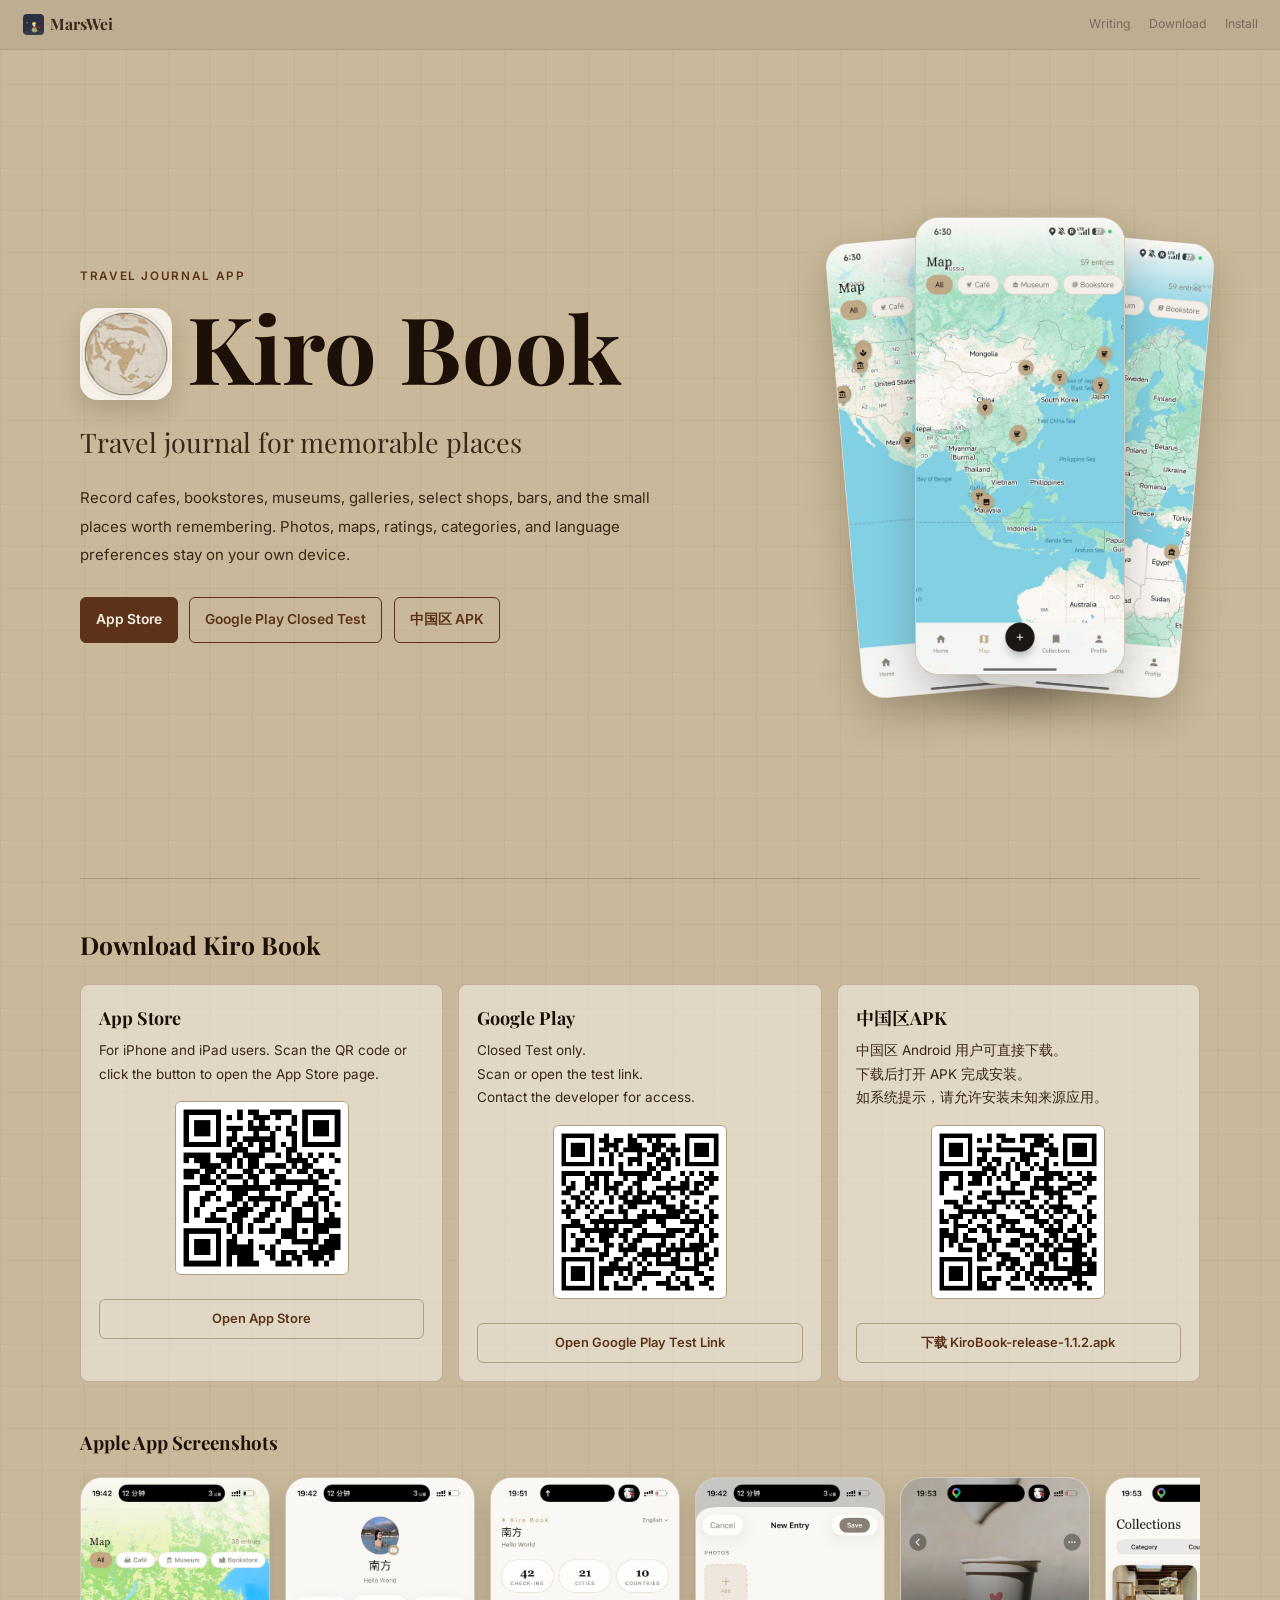
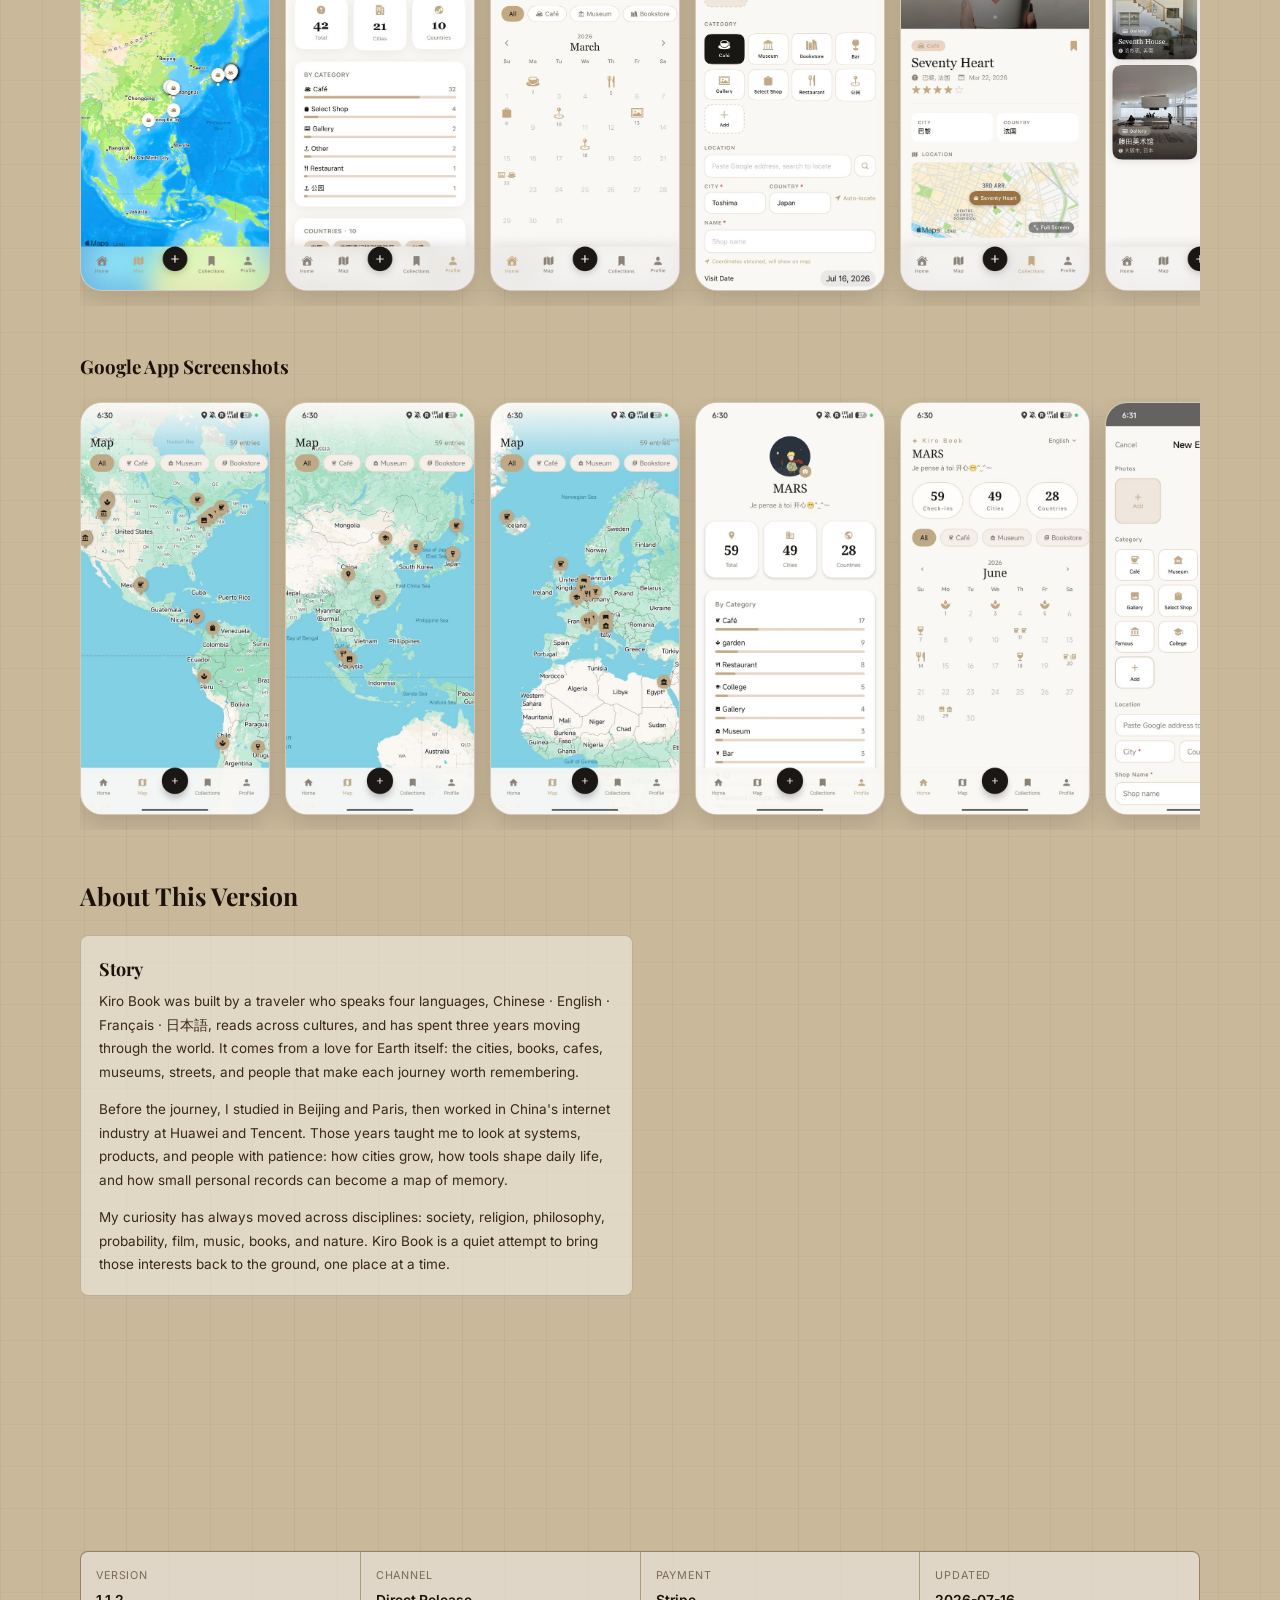
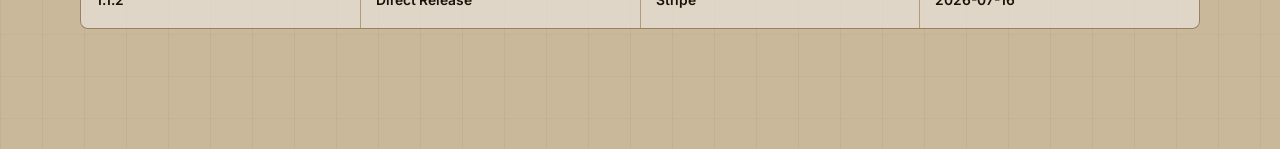
==== kirobook/index.html @ 36954144 "kiroBook page" ====
<!DOCTYPE html>
<html lang="zh-CN">
<head>
  <meta charset="UTF-8" />
  <meta name="viewport" content="width=device-width, initial-scale=1.0" />
  <base href="/" />
  <title>Kiro Book Download | MarsWei</title>
  <meta name="description" content="Kiro Book download page with App Store, Google Play Closed Test, and China-region Android APK options." />
  <link rel="preconnect" href="https://fonts.googleapis.com" />
  <link rel="preconnect" href="https://fonts.gstatic.com" crossorigin />
  <link href="https://fonts.googleapis.com/css2?family=Playfair+Display:ital,wght@0,700;1,400&family=Inter:wght@400;500;600&family=Noto+Serif+SC:wght@400;700&display=swap" rel="stylesheet" />
  <link rel="icon" type="image/png" sizes="32x32" href="favicon-32x32.png" />
  <link rel="icon" type="image/png" sizes="192x192" href="favicon-192x192.png" />
  <link rel="apple-touch-icon" href="apple-touch-icon.png" />
  <link rel="stylesheet" href="css/style.css?v=10" />
  <style>
    html { scroll-behavior: smooth; }
    body {
      height: auto;
      min-height: 100vh;
      overflow: auto;
      display: block;
      background:
        linear-gradient(90deg, rgba(92, 51, 24, 0.06) 1px, transparent 1px),
        linear-gradient(180deg, rgba(92, 51, 24, 0.04) 1px, transparent 1px),
        var(--bg);
      background-size: 42px 42px, 42px 42px, auto;
    }
    .kiro-topbar {
      height: 50px;
      background: var(--sidebar-bg);
      border-bottom: 1px solid var(--border);
      display: flex;
      align-items: center;
      justify-content: space-between;
      padding: 0 1.5rem;
      color: var(--ink-soft);
      position: sticky;
      top: 0;
      z-index: 10;
    }
    .kiro-topbar a { color: inherit; }
    .kiro-brand {
      font-family: var(--font-serif);
      font-weight: 700;
      font-size: 1.05rem;
      display: inline-flex;
      align-items: center;
      gap: 0.4rem;
    }
    .kiro-brand .marswei-avatar {
      width: 1.35em;
      height: 1.35em;
      border-radius: 4px;
      object-fit: cover;
    }
    .kiro-topnav {
      display: flex;
      align-items: center;
      gap: 1.2rem;
      font-size: 0.82rem;
      color: var(--ink-muted);
    }
    .kiro-shell {
      width: min(1120px, calc(100% - 40px));
      margin: 0 auto;
      padding: 3rem 0 8rem;
    }
    .kiro-hero {
      display: grid;
      grid-template-columns: minmax(0, 1fr) 360px;
      gap: 3rem;
      align-items: center;
      min-height: calc(100vh - 116px);
      border-bottom: 1px solid rgba(92, 51, 24, 0.28);
      padding-bottom: 3rem;
    }
    .kiro-kicker {
      color: var(--accent);
      font-size: 0.78rem;
      font-weight: 600;
      letter-spacing: 0.14em;
      text-transform: uppercase;
      margin-bottom: 1rem;
    }
    .kiro-title-row {
      display: flex;
      align-items: center;
      gap: 1rem;
      margin-bottom: 1rem;
    }
    .kiro-title-row h1 { margin-bottom: 0; }
    .kiro-app-icon {
      width: clamp(64px, 8vw, 92px);
      height: clamp(64px, 8vw, 92px);
      border-radius: 18px;
      box-shadow: 0 10px 24px rgba(28, 16, 8, 0.16);
      flex-shrink: 0;
    }
    .kiro-hero h1 {
      font-family: var(--font-serif);
      font-size: clamp(3.2rem, 8vw, 6.2rem);
      line-height: 0.95;
      color: var(--ink);
      margin-bottom: 1rem;
      letter-spacing: 0;
    }
    .kiro-subtitle {
      font-family: var(--font-serif);
      font-size: clamp(1.25rem, 2.4vw, 1.8rem);
      color: var(--ink-soft);
      margin-bottom: 1.2rem;
    }
    .kiro-lead {
      max-width: 620px;
      color: var(--ink-soft);
      font-size: 1rem;
      line-height: 1.9;
      margin-bottom: 1.8rem;
    }
    .download-actions {
      display: flex;
      flex-wrap: wrap;
      gap: 0.75rem;
      margin-bottom: 1.2rem;
    }
    .kiro-btn {
      min-height: 44px;
      display: inline-flex;
      align-items: center;
      justify-content: center;
      gap: 0.5rem;
      border: 1px solid var(--accent);
      border-radius: 6px;
      padding: 0.7rem 1rem;
      font-size: 0.92rem;
      font-weight: 600;
      transition: background var(--transition), color var(--transition), border-color var(--transition);
    }
    .kiro-btn.primary {
      background: var(--accent);
      color: #f7f0e4;
    }
    .kiro-btn.secondary { color: var(--accent); }
    .kiro-btn:hover { background: var(--accent-dim); border-color: var(--accent-dim); color: #f7f0e4; }
    .version-note {
      color: var(--ink-muted);
      font-size: 0.84rem;
      line-height: 1.7;
    }
    .screenshot-stack {
      min-height: 520px;
      position: relative;
      display: flex;
      justify-content: center;
      align-items: center;
    }
    .screenshot-stack img {
      position: absolute;
      width: min(210px, 58vw);
      aspect-ratio: 1220 / 2656;
      object-fit: cover;
      border-radius: 24px;
      border: 1px solid rgba(92, 51, 24, 0.22);
      box-shadow: 0 18px 42px rgba(28, 16, 8, 0.22);
      background: #f7f1e6;
    }
    .screenshot-stack img:nth-child(1) { transform: translateX(-72px) rotate(-5deg); z-index: 1; }
    .screenshot-stack img:nth-child(2) { transform: translateY(-18px); z-index: 3; }
    .screenshot-stack img:nth-child(3) { transform: translateX(72px) rotate(5deg); z-index: 2; }
    .screenshot-strip {
      display: flex;
      gap: 1rem;
      overflow-x: auto;
      padding: 0.25rem 0 1rem;
      scroll-snap-type: x proximity;
    }
    .screenshot-strip img {
      width: 190px;
      aspect-ratio: 1220 / 2656;
      object-fit: cover;
      border-radius: 22px;
      border: 1px solid rgba(92, 51, 24, 0.22);
      box-shadow: 0 10px 24px rgba(28, 16, 8, 0.14);
      background: #f7f1e6;
      flex: 0 0 auto;
      scroll-snap-align: start;
    }
    .phone-frame {
      min-height: 520px;
    }
    .phone-frame::before {
      content: '';
      position: absolute;
      top: 10px;
      left: 50%;
      transform: translateX(-50%);
      width: 78px;
      height: 18px;
      border-radius: 0 0 14px 14px;
      background: #312013;
    }
    .phone-screen {
      height: 100%;
      border-radius: 24px;
      background: linear-gradient(180deg, #fbf8f1 0%, #ddcdb3 100%);
      padding: 2.6rem 1rem 1rem;
      overflow: hidden;
    }
    .phone-title {
      font-family: var(--font-serif);
      color: var(--ink);
      font-size: 1.35rem;
      margin-bottom: 0.7rem;
    }
    .phone-search {
      height: 28px;
      border: 1px solid var(--border);
      border-radius: 6px;
      background: rgba(255,255,255,0.75);
      margin-bottom: 1rem;
    }
    .phone-photo {
      aspect-ratio: 1.2;
      background: linear-gradient(135deg, #c7b497, #f6efe3);
      border-radius: 8px;
      border: 1px solid var(--border);
      margin-bottom: 0.9rem;
    }
    .phone-lines span {
      display: block;
      height: 7px;
      border-radius: 10px;
      background: rgba(92, 51, 24, 0.25);
      margin-bottom: 0.45rem;
    }
    .phone-lines span:nth-child(1) { width: 72%; }
    .phone-lines span:nth-child(2) { width: 46%; }
    .phone-grid {
      display: grid;
      grid-template-columns: repeat(3, 1fr);
      gap: 0.45rem;
      margin-top: 1rem;
    }
    .phone-grid div {
      aspect-ratio: 1;
      border-radius: 8px;
      background: rgba(255,255,255,0.55);
      border: 1px solid rgba(92, 51, 24, 0.22);
    }
    .section-title {
      font-family: var(--font-serif);
      color: var(--ink);
      font-size: 1.65rem;
      margin: 3rem 0 1.2rem;
    }
    .download-grid {
      display: grid;
      grid-template-columns: repeat(3, minmax(0, 1fr));
      gap: 1rem;
    }
    .download-card, .info-panel {
      border: 1px solid rgba(92, 51, 24, 0.25);
      background: rgba(242, 237, 228, 0.58);
      border-radius: 8px;
      padding: 1.2rem;
    }
    .download-card h2, .info-panel h2 {
      font-family: var(--font-serif);
      font-size: 1.2rem;
      color: var(--ink);
      margin-bottom: 0.35rem;
    }
    .download-card p, .info-panel p, .info-panel li {
      color: var(--ink-soft);
      font-size: 0.9rem;
      line-height: 1.75;
    }
    .qr-box {
      display: grid;
      place-items: center;
      width: 174px;
      height: 174px;
      margin: 1rem auto;
      border: 1px solid var(--border);
      border-radius: 6px;
      background: #f7f1e6;
      overflow: hidden;
    }
    .qr-box img { width: 100%; height: 100%; display: block; }
    .qr-placeholder {
      width: 100%;
      height: 100%;
      display: grid;
      place-items: center;
      padding: 1rem;
      text-align: center;
      color: var(--ink-muted);
      font-size: 0.82rem;
      line-height: 1.5;
      background:
        linear-gradient(90deg, rgba(92,51,24,.12) 1px, transparent 1px),
        linear-gradient(180deg, rgba(92,51,24,.12) 1px, transparent 1px),
        #f7f1e6;
      background-size: 14px 14px;
    }
    .card-link {
      display: inline-flex;
      align-items: center;
      justify-content: center;
      min-height: 40px;
      width: 100%;
      margin-top: 0.6rem;
      border-radius: 6px;
      border: 1px solid var(--border);
      color: var(--accent);
      font-size: 0.86rem;
      font-weight: 600;
    }
    .card-link:hover { border-color: var(--accent); background: rgba(92, 51, 24, 0.08); }
    .card-link.disabled { color: var(--ink-muted); pointer-events: none; }
    .details-grid {
      display: grid;
      grid-template-columns: 1fr 1fr;
      gap: 1rem;
      margin-top: 1rem;
      margin-bottom: 6rem;
    }
    .info-panel ul, .info-panel ol { padding-left: 1.2rem; }
    .info-panel li + li { margin-top: 0.45rem; }
    .meta-strip {
      display: grid;
      grid-template-columns: repeat(4, 1fr);
      gap: 1px;
      overflow: hidden;
      border: 1px solid rgba(92, 51, 24, 0.25);
      border-radius: 8px;
      margin-top: 1rem;
      background: rgba(92, 51, 24, 0.22);
    }
    .meta-item {
      background: rgba(242, 237, 228, 0.72);
      padding: 1rem;
    }
    .meta-label {
      color: var(--ink-muted);
      font-size: 0.72rem;
      letter-spacing: 0.08em;
      text-transform: uppercase;
      margin-bottom: 0.25rem;
    }
    .meta-value {
      color: var(--ink);
      font-weight: 600;
      font-size: 0.92rem;
    }
    @media (max-width: 860px) {
      .kiro-hero { grid-template-columns: 1fr; min-height: 0; padding-top: 1rem; }
      .phone-frame { margin: 0 auto; }
      .download-grid, .details-grid { grid-template-columns: 1fr; }
      .meta-strip { grid-template-columns: 1fr 1fr; }
    }
    @media (max-width: 560px) {
      .kiro-topbar { height: auto; min-height: 50px; padding: 0.75rem 1rem; gap: 0.7rem; align-items: flex-start; }
      .kiro-topnav { gap: 0.8rem; flex-wrap: wrap; justify-content: flex-end; }
      .kiro-shell { width: min(100% - 28px, 1120px); padding-top: 2rem; }
      .kiro-hero h1 { font-size: 3.2rem; }
      .kiro-title-row { gap: 0.75rem; }
      .kiro-app-icon { width: 58px; height: 58px; border-radius: 14px; }
      .download-actions { flex-direction: column; }
      .kiro-btn { width: 100%; }
      .meta-strip { grid-template-columns: 1fr; }
      .phone-frame { width: 100%; min-height: 390px; overflow: hidden; }
      .screenshot-stack { min-height: 390px; margin-top: 0.5rem; overflow: hidden; }
      .screenshot-stack img { width: 160px; border-radius: 20px; }
      .screenshot-stack img:nth-child(1) { transform: translateX(-54px) rotate(-5deg); }
      .screenshot-stack img:nth-child(2) { transform: translateY(-12px); }
      .screenshot-stack img:nth-child(3) { transform: translateX(54px) rotate(5deg); }
      .screenshot-strip img { width: 162px; border-radius: 20px; }
    }
  
    .zoomable-screenshot { cursor: zoom-in; }
    .screenshot-lightbox {
      position: fixed;
      inset: 0;
      z-index: 500;
      display: none;
      align-items: center;
      justify-content: center;
      padding: 2rem;
      background: rgba(28, 16, 8, 0.72);
    }
    .screenshot-lightbox.open { display: flex; }
    .screenshot-lightbox img {
      max-width: min(92vw, 520px);
      max-height: 90vh;
      border-radius: 24px;
      box-shadow: 0 24px 80px rgba(0, 0, 0, 0.35);
      background: #f7f1e6;
    }
    .screenshot-lightbox button {
      position: absolute;
      top: 1rem;
      right: 1rem;
      width: 40px;
      height: 40px;
      border-radius: 50%;
      border: 1px solid rgba(247, 240, 228, 0.45);
      background: rgba(28, 16, 8, 0.72);
      color: #f7f0e4;
      font-size: 1.4rem;
      line-height: 1;
      cursor: pointer;
    }
      .story-bottom-spacer { height: 10rem; }
  </style>
</head>
<body>
  <header class="kiro-topbar">
    <a class="kiro-brand" href="index.html"><img class="marswei-avatar" src="image/marswei-avatar.png" alt="" /> MarsWei</a>
    <nav class="kiro-topnav" aria-label="Page navigation">
      <a href="index.html">Writing</a>
      <a href="#download">Download</a>
      <a href="#install">Install</a>
    </nav>
  </header>

  <main class="kiro-shell">
    <section class="kiro-hero" aria-labelledby="kiro-title">
      <div>
        <div class="kiro-kicker">Travel Journal App</div>
        <div class="kiro-title-row">
          <img class="kiro-app-icon" src="image/kiro-app-icon.png" alt="Kiro Book app icon" />
          <h1 id="kiro-title">Kiro Book</h1>
        </div>
        <div class="kiro-subtitle">Travel journal for memorable places</div>
        <p class="kiro-lead">
          Record cafes, bookstores, museums, galleries, select shops, bars, and the small places worth remembering. Photos, maps, ratings, categories, and language preferences stay on your own device.
        </p>
        <div class="download-actions">
          <a class="kiro-btn primary" href="#app-store">App Store</a>
          <a class="kiro-btn secondary" href="#google-play">Google Play Closed Test</a>
          <a class="kiro-btn secondary" href="downloads/KiroBook-release-1.1.2.apk" download>中国区 APK</a>
        </div>
      </div>

        <div class="screenshot-stack" aria-label="Kiro Book screenshots preview">
          <img class="zoomable-screenshot" tabindex="0" src="image/kiro-screenshot-1.jpg" alt="Kiro Book map screen" />
          <img class="zoomable-screenshot" tabindex="0" src="image/kiro-screenshot-2.jpg" alt="Kiro Book Asia map screen" />
          <img class="zoomable-screenshot" tabindex="0" src="image/kiro-screenshot-3.jpg" alt="Kiro Book Europe map screen" />
        </div>
    </section>

    <section id="download" aria-labelledby="download-title">
      <h2 class="section-title" id="download-title">Download Kiro Book</h2>
      <div class="download-grid">
        <article class="download-card" id="app-store">
          <h2>App Store</h2>
          <p>For iPhone and iPad users. Scan the QR code or click the button to open the App Store page.</p>
          <div class="qr-box"><img alt="App Store QR" src="image/kiro-app-store-qr.png" /></div>
          <a class="card-link" href="https://apps.apple.com/us/app/kiro-book/id6760916222" target="_blank" rel="noopener">Open App Store</a>
        </article>

        <article class="download-card" id="google-play">
          <h2>Google Play</h2>
          <p>Closed Test only.<br>Scan or open the test link.<br>Contact the developer for access.</p>
          <div class="qr-box"><img alt="Google Play Closed Test QR" src="image/kiro-google-play-qr.png" /></div>
          <a class="card-link" href="https://play.google.com/store/apps/details?id=com.minami_studio.kiro" target="_blank" rel="noopener">Open Google Play Test Link</a>
        </article>

        <article class="download-card" id="apk">
          <h2>中国区APK</h2>
          <p>中国区 Android 用户可直接下载。<br>下载后打开 APK 完成安装。<br>如系统提示，请允许安装未知来源应用。</p>
          <div class="qr-box"><img alt="Android APK QR" src="image/kiro-apk-qr.png" /></div>
          <a class="card-link" href="downloads/KiroBook-release-1.1.2.apk" download>下载 KiroBook-release-1.1.2.apk</a>
        </article>
      </div>
    </section>

    <section class="screenshot-section" aria-labelledby="standalone-apple-screenshots-title">
      <h2 id="standalone-apple-screenshots-title" class="section-title">Apple App Screenshots</h2>
      <div class="screenshot-strip" aria-label="Kiro Book Apple screenshots from 1 to 8">
        <img class="zoomable-screenshot" tabindex="0" src="image/kiro-apple-screenshot-8.jpg" alt="Kiro Book Apple screenshot 8" />
        <img class="zoomable-screenshot" tabindex="0" src="image/kiro-apple-screenshot-1.jpg" alt="Kiro Book Apple screenshot 1" />
        <img class="zoomable-screenshot" tabindex="0" src="image/kiro-apple-screenshot-2.jpg" alt="Kiro Book Apple screenshot 2" />
        <img class="zoomable-screenshot" tabindex="0" src="image/kiro-apple-screenshot-3.jpg" alt="Kiro Book Apple screenshot 3" />
        <img class="zoomable-screenshot" tabindex="0" src="image/kiro-apple-screenshot-4.jpg" alt="Kiro Book Apple screenshot 4" />
        <img class="zoomable-screenshot" tabindex="0" src="image/kiro-apple-screenshot-5.jpg" alt="Kiro Book Apple screenshot 5" />
        <img class="zoomable-screenshot" tabindex="0" src="image/kiro-apple-screenshot-6.jpg" alt="Kiro Book Apple screenshot 6" />
        <img class="zoomable-screenshot" tabindex="0" src="image/kiro-apple-screenshot-7.jpg" alt="Kiro Book Apple screenshot 7" />
      </div>
    </section>

    <section class="screenshot-section" aria-labelledby="standalone-screenshots-title">
      <h2 id="standalone-screenshots-title" class="section-title">Google App Screenshots</h2>
      <div class="screenshot-strip" aria-label="Kiro Book screenshots from 1 to 9">
        <img class="zoomable-screenshot" tabindex="0" src="image/kiro-screenshot-1.jpg" alt="Kiro Book screenshot 1" />
        <img class="zoomable-screenshot" tabindex="0" src="image/kiro-screenshot-2.jpg" alt="Kiro Book screenshot 2" />
        <img class="zoomable-screenshot" tabindex="0" src="image/kiro-screenshot-3.jpg" alt="Kiro Book screenshot 3" />
        <img class="zoomable-screenshot" tabindex="0" src="image/kiro-screenshot-4.jpg" alt="Kiro Book screenshot 4" />
        <img class="zoomable-screenshot" tabindex="0" src="image/kiro-screenshot-5.jpg" alt="Kiro Book screenshot 5" />
        <img class="zoomable-screenshot" tabindex="0" src="image/kiro-screenshot-6.jpg" alt="Kiro Book screenshot 6" />
        <img class="zoomable-screenshot" tabindex="0" src="image/kiro-screenshot-7.jpg" alt="Kiro Book screenshot 7" />
        <img class="zoomable-screenshot" tabindex="0" src="image/kiro-screenshot-8.jpg" alt="Kiro Book screenshot 8" />
        <img class="zoomable-screenshot" tabindex="0" src="image/kiro-screenshot-9.jpg" alt="Kiro Book screenshot 9" />
      </div>
    </section>

    <section aria-labelledby="details-title">
      <h2 class="section-title" id="details-title">About This Version</h2>
      <div class="details-grid">
        <article class="info-panel app-story-panel">
          <h2>Story</h2>
          <p>
            Kiro Book was built by a traveler who speaks four languages, Chinese · English · Français · 日本語, reads across cultures, and has spent three years moving through the world. It comes from a love for Earth itself: the cities, books, cafes, museums, streets, and people that make each journey worth remembering.
          </p>
          <p>
            Before the journey, I studied in Beijing and Paris, then worked in China&apos;s internet industry at Huawei and Tencent. Those years taught me to look at systems, products, and people with patience: how cities grow, how tools shape daily life, and how small personal records can become a map of memory.
          </p>
          <p>
            My curiosity has always moved across disciplines: society, religion, philosophy, probability, film, music, books, and nature. Kiro Book is a quiet attempt to bring those interests back to the ground, one place at a time.
          </p>
        </article>
      </div>
      <div class="story-bottom-spacer" aria-hidden="true"></div>

      <div class="meta-strip" aria-label="Release metadata">
        <div class="meta-item"><div class="meta-label">Version</div><div class="meta-value">1.1.2</div></div>
        <div class="meta-item"><div class="meta-label">Channel</div><div class="meta-value">Direct Release</div></div>
        <div class="meta-item"><div class="meta-label">Payment</div><div class="meta-value">Stripe</div></div>
        <div class="meta-item"><div class="meta-label">Updated</div><div class="meta-value">2026-07-16</div></div>
      </div>
    </section>
  </main>

<script>
  (function() {
    function initScreenshotLightbox() {
      const screenshots = document.querySelectorAll('.zoomable-screenshot');
      if (!screenshots.length || document.querySelector('.screenshot-lightbox')) return;

      const lightbox = document.createElement('div');
      lightbox.className = 'screenshot-lightbox';
      lightbox.setAttribute('role', 'dialog');
      lightbox.setAttribute('aria-modal', 'true');
      lightbox.setAttribute('aria-label', 'App screenshot preview');
      lightbox.innerHTML = '<button type="button" aria-label="Close screenshot preview">×</button><img alt="Expanded app screenshot" />';
      document.body.appendChild(lightbox);

      const image = lightbox.querySelector('img');
      const closeBtn = lightbox.querySelector('button');

      function open(src, alt) {
        image.src = src;
        image.alt = alt || 'Expanded app screenshot';
        lightbox.classList.add('open');
        closeBtn.focus();
      }

      function close() {
        lightbox.classList.remove('open');
        image.removeAttribute('src');
      }

      screenshots.forEach(img => {
        img.addEventListener('click', () => open(img.src, img.alt));
        img.addEventListener('keydown', event => {
          if (event.key === 'Enter' || event.key === ' ') {
            event.preventDefault();
            open(img.src, img.alt);
          }
        });
      });

      closeBtn.addEventListener('click', close);
      lightbox.addEventListener('click', event => {
        if (event.target === lightbox) close();
      });
      document.addEventListener('keydown', event => {
        if (event.key === 'Escape' && lightbox.classList.contains('open')) close();
      });
    }

    document.addEventListener('DOMContentLoaded', initScreenshotLightbox);
  })();
</script>

</body>
</html>
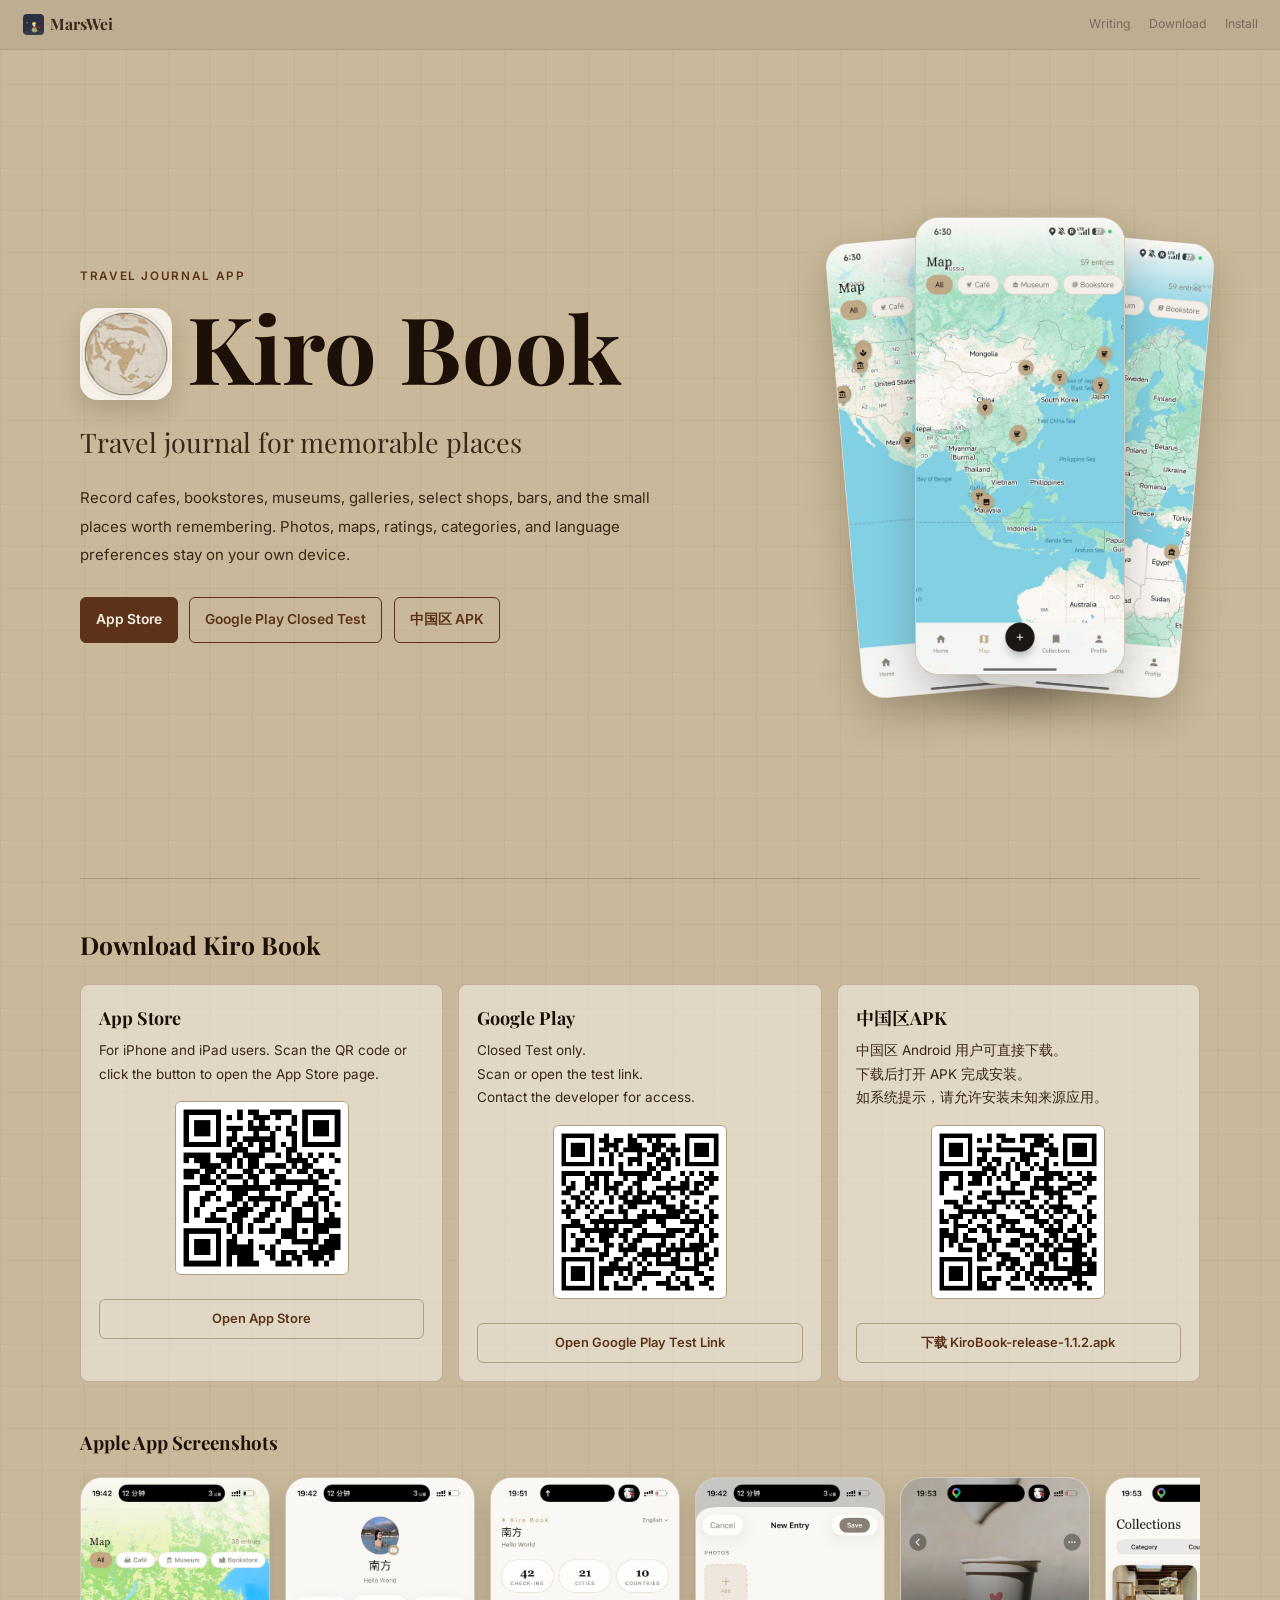
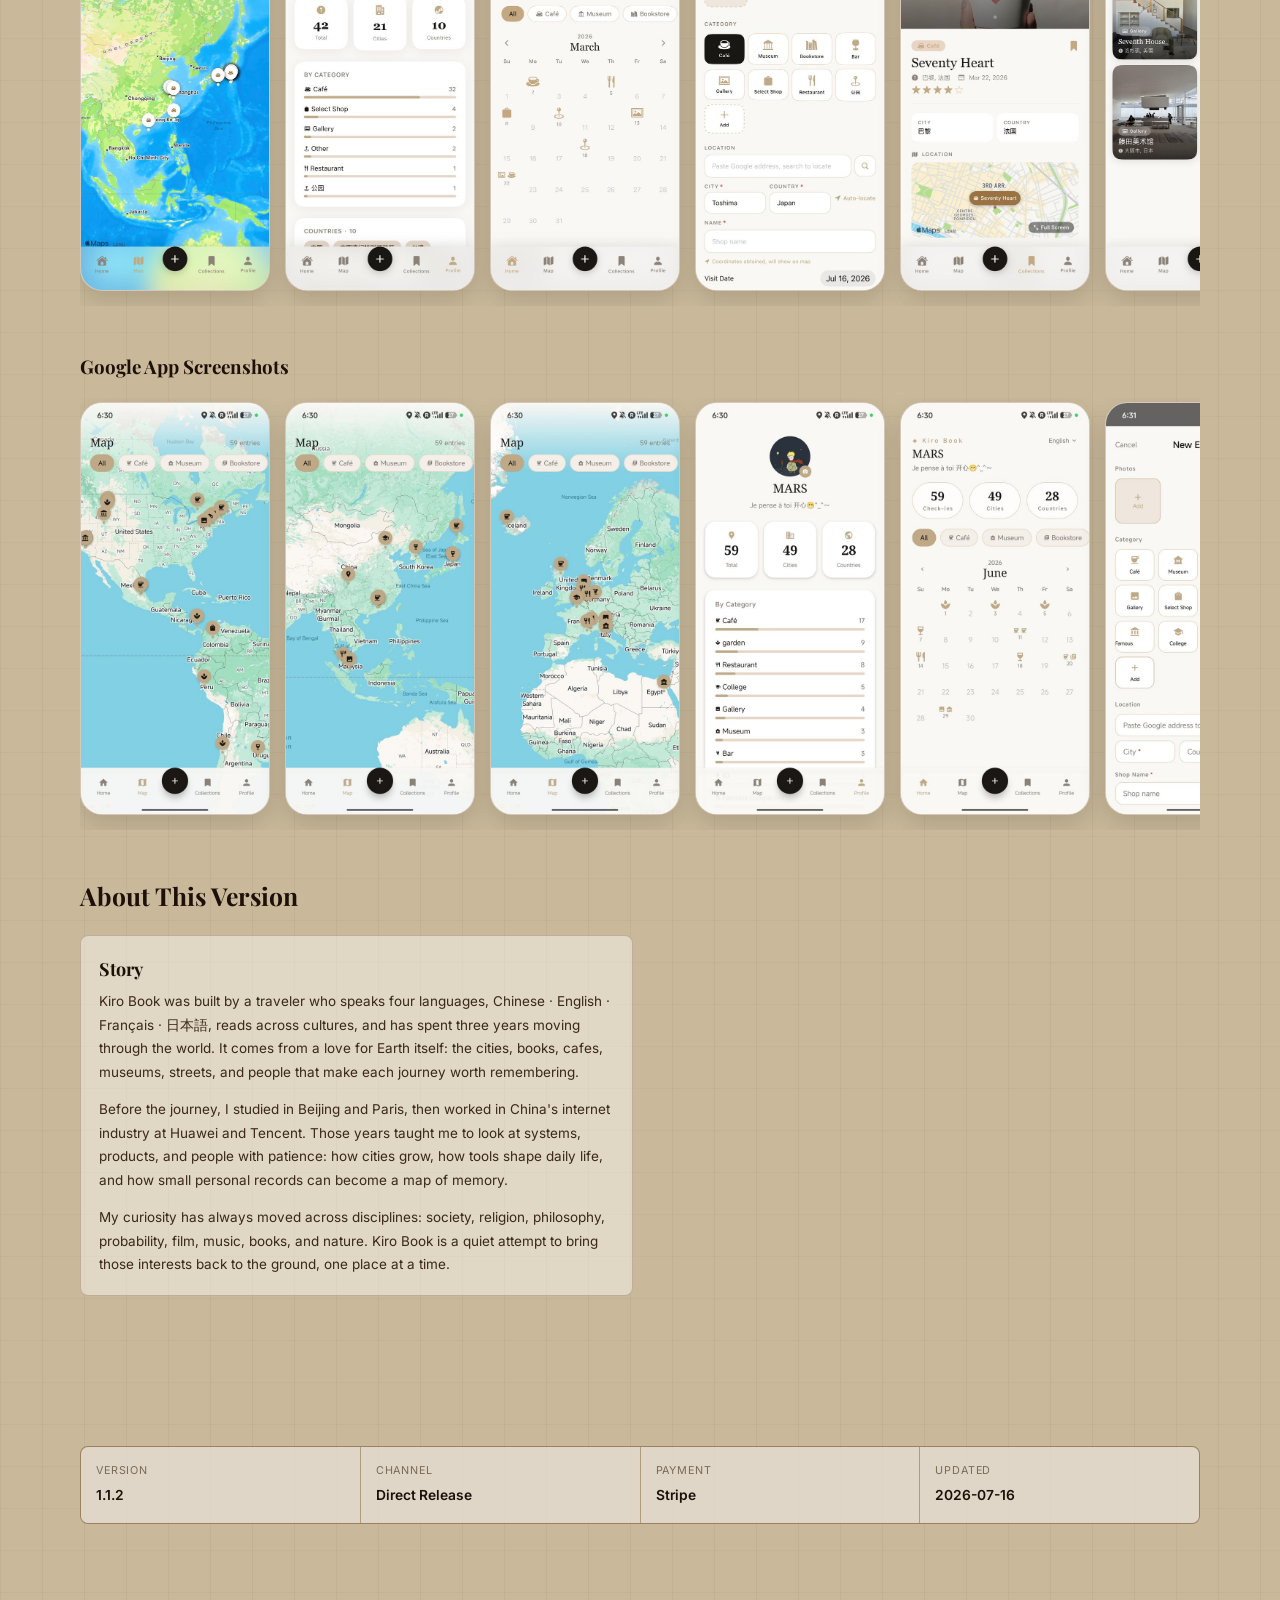
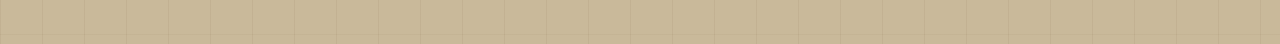
==== commit fe47259e: "kiroBook page" ====
--- a/kirobook/index.html
+++ b/kirobook/index.html
@@ -412,7 +412,7 @@
       line-height: 1;
       cursor: pointer;
     }
-      .story-bottom-spacer { height: 10rem; }
+      .story-bottom-spacer { height: 3rem; }
   </style>
 </head>
 <body>
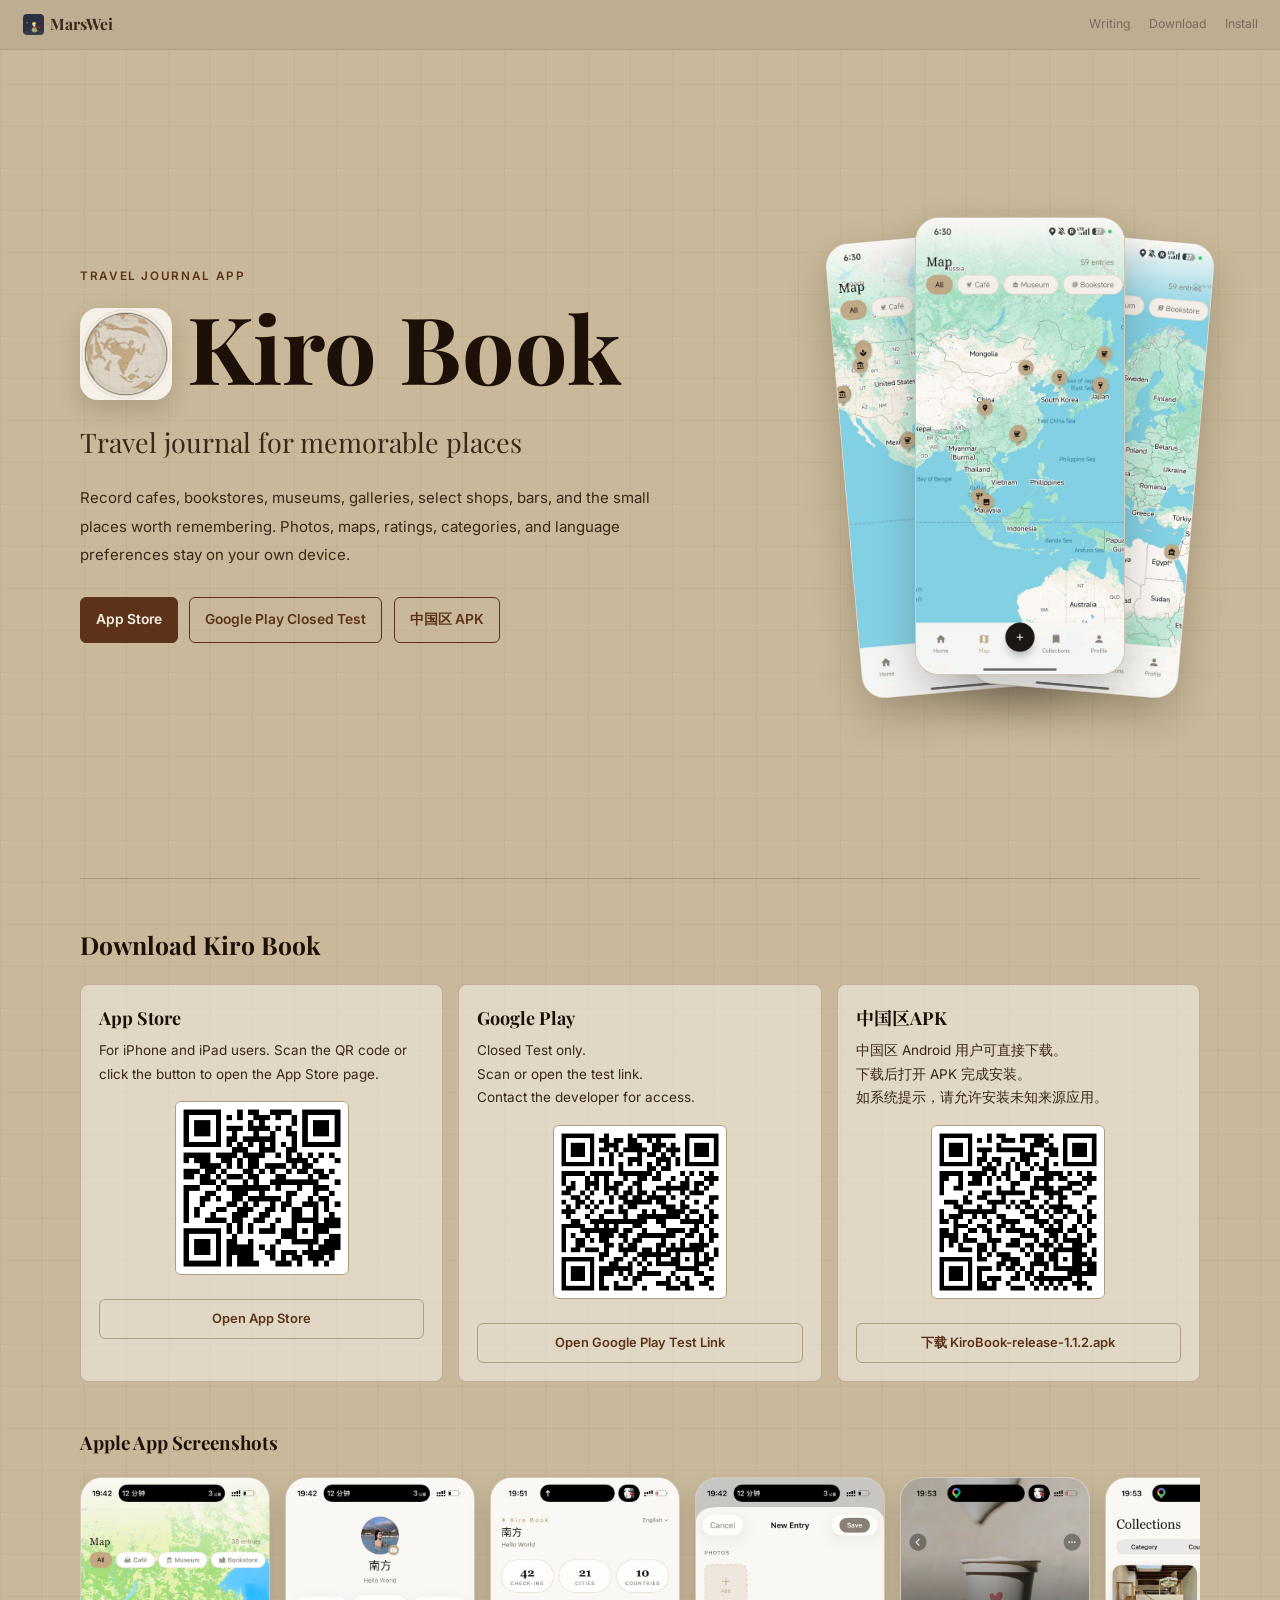
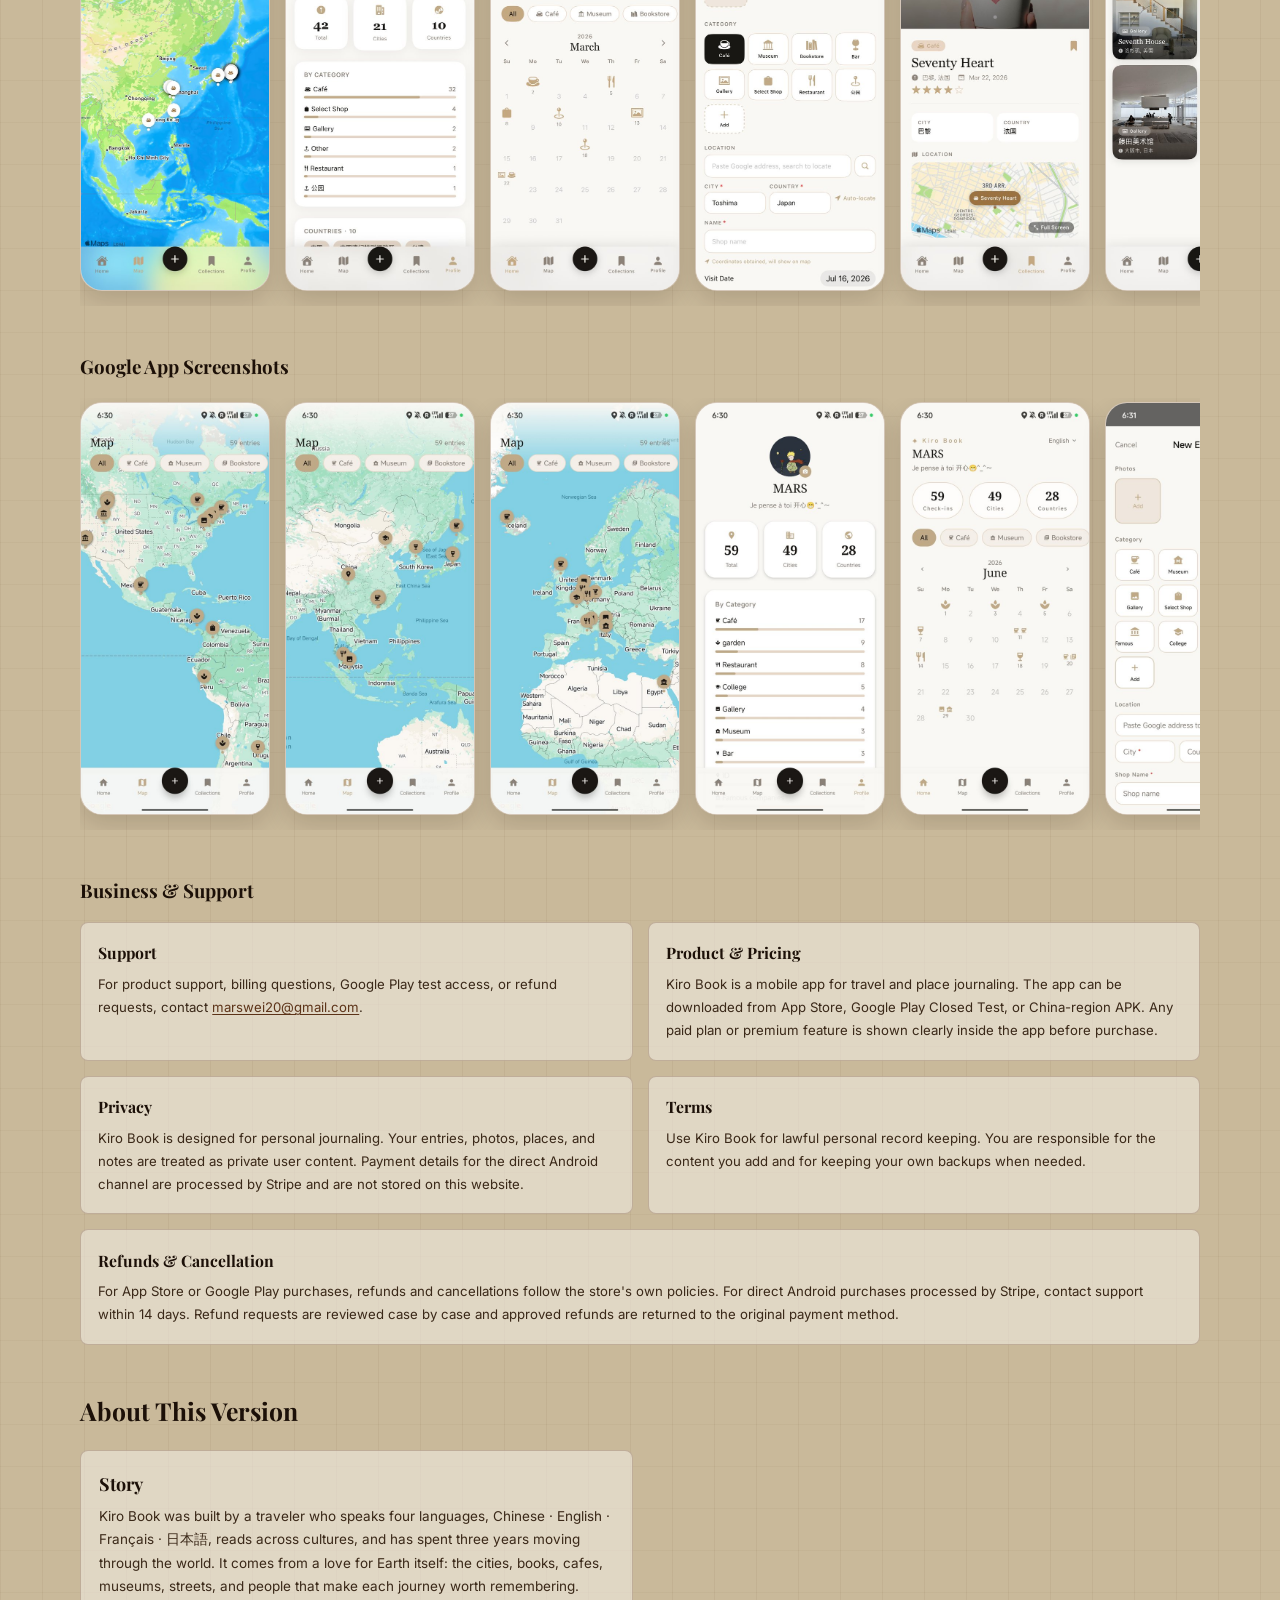
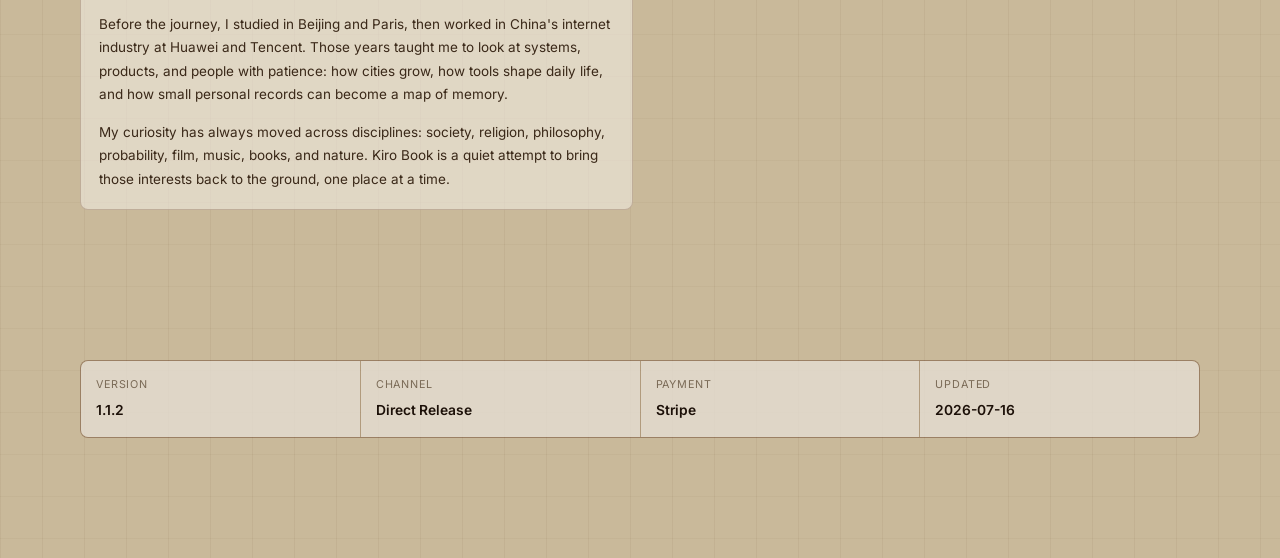
==== commit a61c45e3: "kiroBook page" ====
--- a/kirobook/index.html
+++ b/kirobook/index.html
@@ -12,7 +12,7 @@
   <link rel="icon" type="image/png" sizes="32x32" href="favicon-32x32.png" />
   <link rel="icon" type="image/png" sizes="192x192" href="favicon-192x192.png" />
   <link rel="apple-touch-icon" href="apple-touch-icon.png" />
-  <link rel="stylesheet" href="css/style.css?v=10" />
+  <link rel="stylesheet" href="css/style.css?v=14" />
   <style>
     html { scroll-behavior: smooth; }
     body {
@@ -506,6 +506,32 @@
       </div>
     </section>
 
+    <section class="compliance-section" aria-labelledby="standalone-business-support-title">
+      <h2 id="standalone-business-support-title" class="section-title">Business &amp; Support</h2>
+      <div class="compliance-grid">
+        <article>
+          <h3>Support</h3>
+          <p>For product support, billing questions, Google Play test access, or refund requests, contact <a href="mailto:marswei20@gmail.com">marswei20@gmail.com</a>.</p>
+        </article>
+        <article>
+          <h3>Product &amp; Pricing</h3>
+          <p>Kiro Book is a mobile app for travel and place journaling. The app can be downloaded from App Store, Google Play Closed Test, or China-region APK. Any paid plan or premium feature is shown clearly inside the app before purchase.</p>
+        </article>
+        <article>
+          <h3>Privacy</h3>
+          <p>Kiro Book is designed for personal journaling. Your entries, photos, places, and notes are treated as private user content. Payment details for the direct Android channel are processed by Stripe and are not stored on this website.</p>
+        </article>
+        <article>
+          <h3>Terms</h3>
+          <p>Use Kiro Book for lawful personal record keeping. You are responsible for the content you add and for keeping your own backups when needed.</p>
+        </article>
+        <article>
+          <h3>Refunds &amp; Cancellation</h3>
+          <p>For App Store or Google Play purchases, refunds and cancellations follow the store&apos;s own policies. For direct Android purchases processed by Stripe, contact support within 14 days. Refund requests are reviewed case by case and approved refunds are returned to the original payment method.</p>
+        </article>
+      </div>
+    </section>
+
     <section aria-labelledby="details-title">
       <h2 class="section-title" id="details-title">About This Version</h2>
       <div class="details-grid">
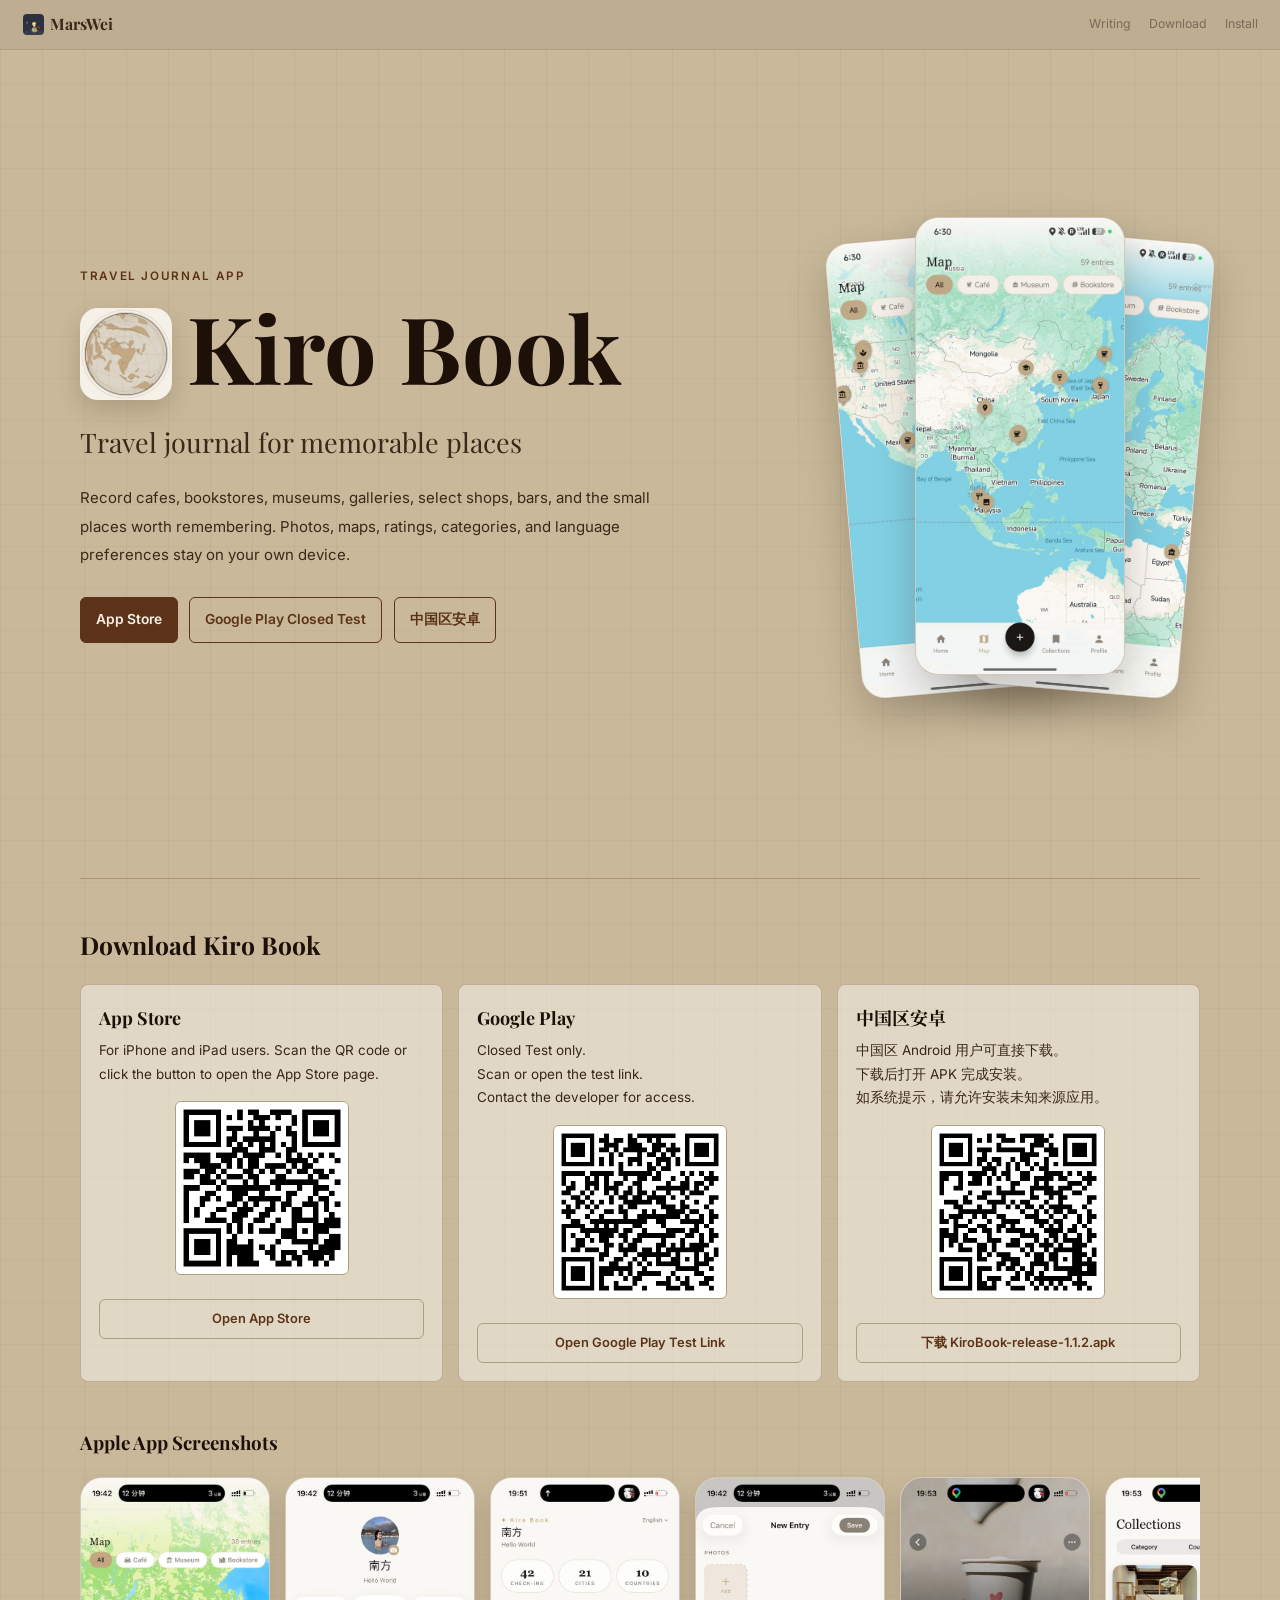
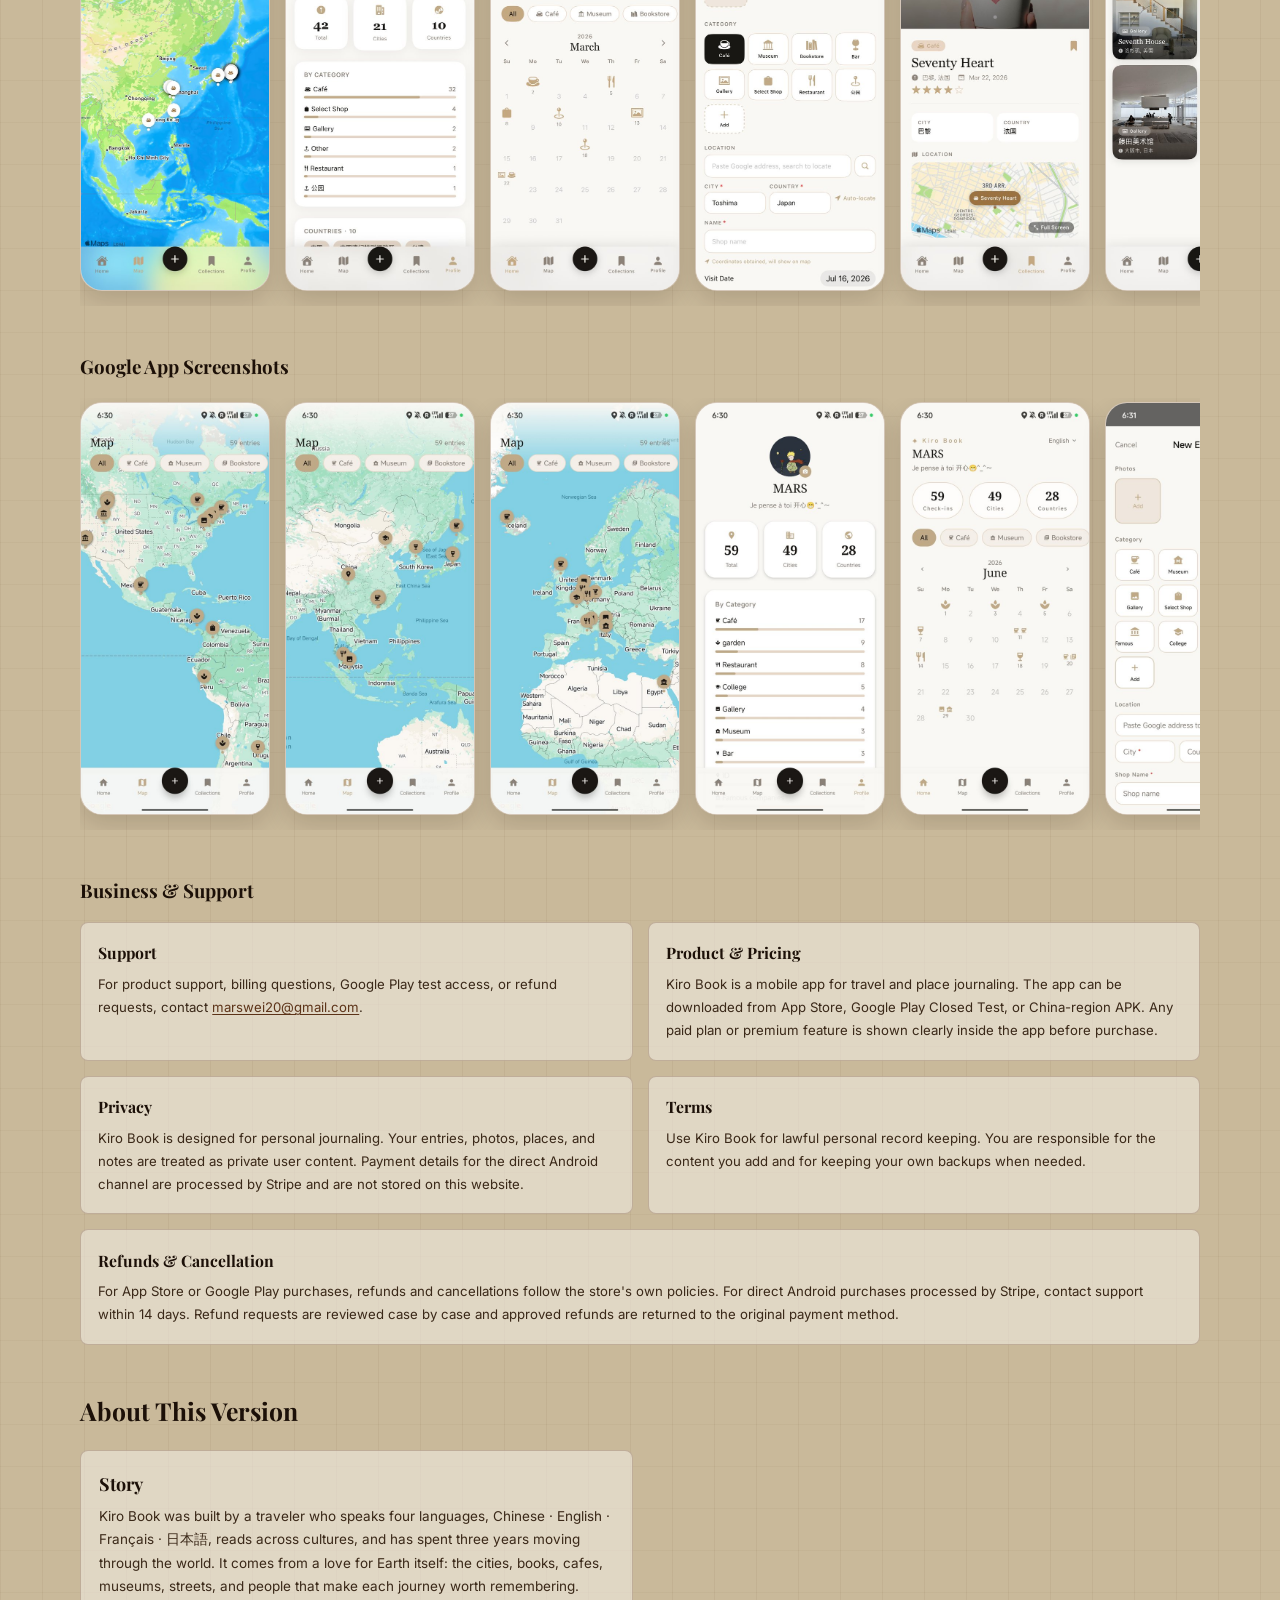
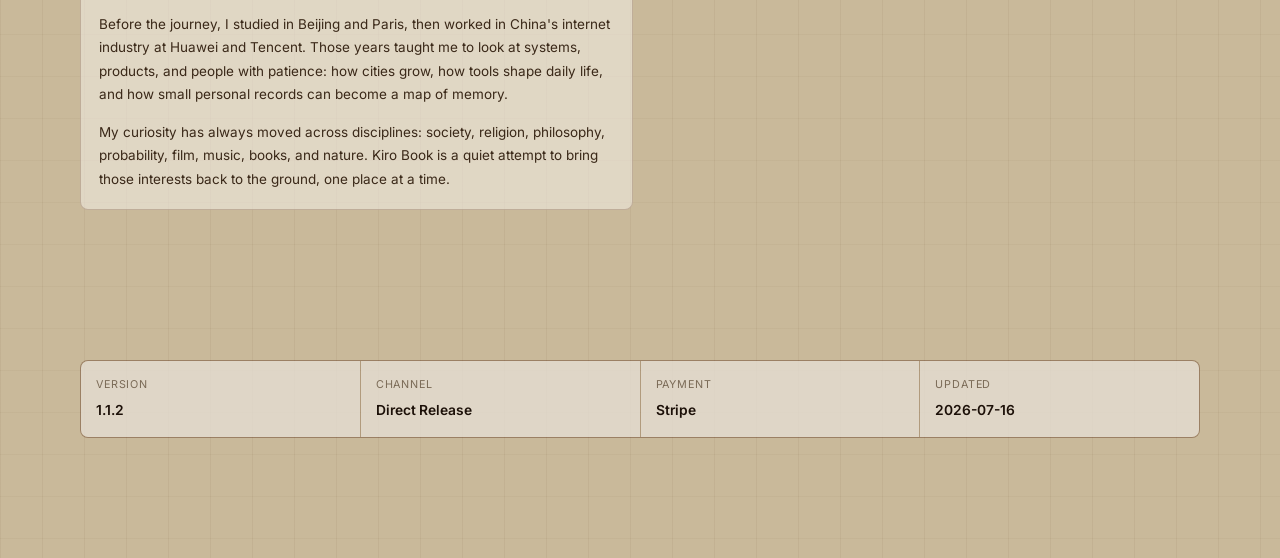
==== commit c8c978e8: "update text" ====
--- a/kirobook/index.html
+++ b/kirobook/index.html
@@ -440,7 +440,7 @@
         <div class="download-actions">
           <a class="kiro-btn primary" href="#app-store">App Store</a>
           <a class="kiro-btn secondary" href="#google-play">Google Play Closed Test</a>
-          <a class="kiro-btn secondary" href="downloads/KiroBook-release-1.1.2.apk" download>中国区 APK</a>
+          <a class="kiro-btn secondary" href="downloads/KiroBook-release-1.1.2.apk" download>中国区安卓</a>
         </div>
       </div>
 
@@ -469,7 +469,7 @@
         </article>
 
         <article class="download-card" id="apk">
-          <h2>中国区APK</h2>
+          <h2>中国区安卓</h2>
           <p>中国区 Android 用户可直接下载。<br>下载后打开 APK 完成安装。<br>如系统提示，请允许安装未知来源应用。</p>
           <div class="qr-box"><img alt="Android APK QR" src="image/kiro-apk-qr.png" /></div>
           <a class="card-link" href="downloads/KiroBook-release-1.1.2.apk" download>下载 KiroBook-release-1.1.2.apk</a>
